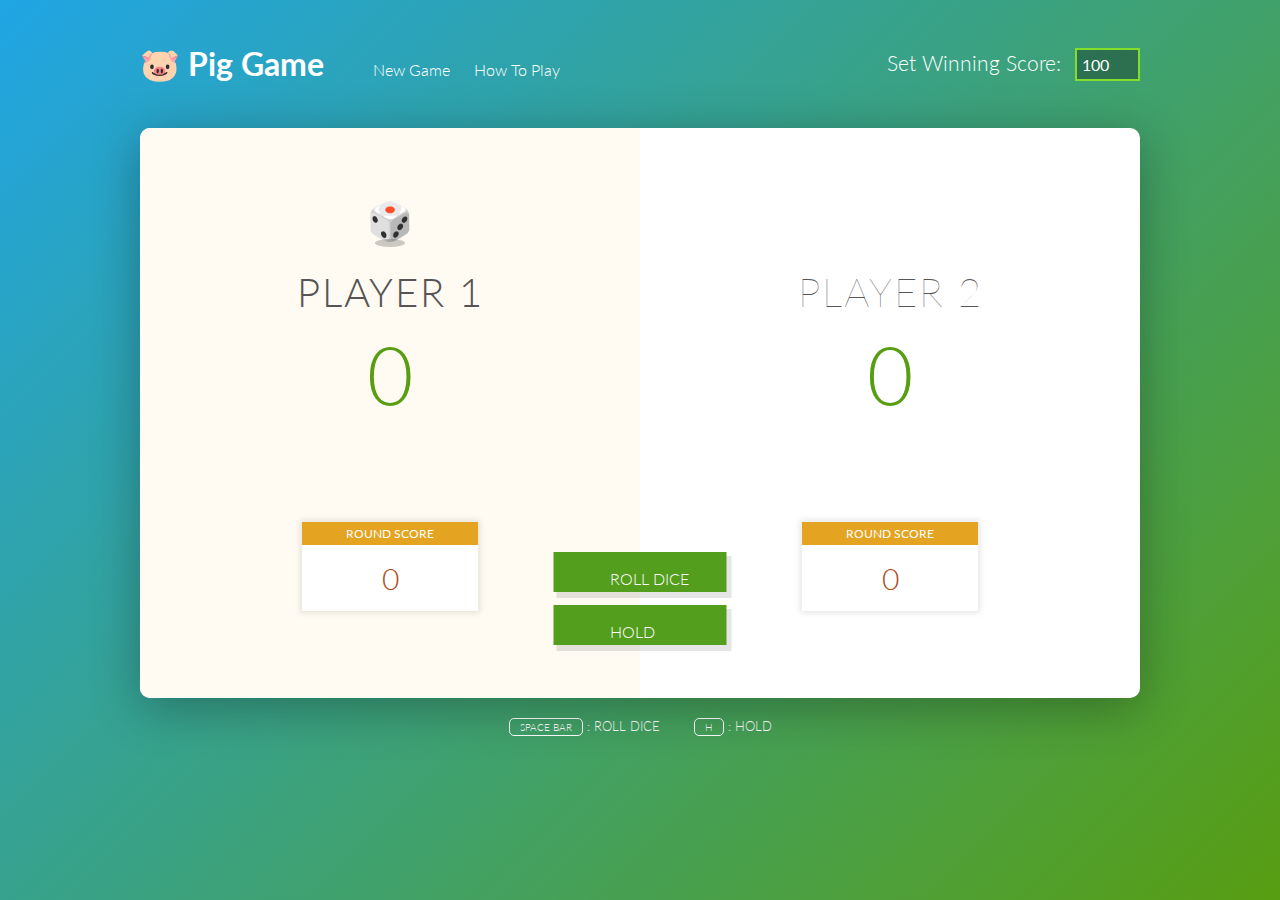
==== public/index.html @ 0306bc9d "Update directory" ====
<!DOCTYPE html>
<html lang="en">
  <head>
    <meta charset="UTF-8" />
    <meta name="viewport" content="width=device-width, initial-scale=1" />
    <link
      href="https://fonts.googleapis.com/css?family=Lato:100,300,600"
      rel="stylesheet"
      type="text/css"
    />
    <link
      href="https://code.ionicframework.com/ionicons/2.0.1/css/ionicons.min.css"
      rel="stylesheet"
      type="text/css"
    />
    <link type="text/css" rel="stylesheet" href="style.css" />
    <link rel="shortcut icon" type="image/png" href="favicon.png" />

    <title>Pig Game</title>
  </head>

  <body>
    <div class="header">
      <nav>
        <h1 class="title">🐷 Pig Game</h1>
        <ul>
          <li><a href="#" id="new-game">New Game</a></li>
          <li><a href="#how-to-play">How To Play</a></li>
        </ul>
      </nav>

      <div class="form-group">
        <label for="winning-score">Set Winning Score: </label>
        <input
          type="number"
          id="winning-score"
          value="100"
          placeholder="100"
          pattern="/^-?\d+\.?\d*$/"
          onKeyPress="if(this.value.length==3) return false;"
        />
      </div>
    </div>

    <div class="wrapper clearfix">
      <div class="player-0-panel active">
        <div class="dice-turn">
          <span class="dice-emote">🎲</span> <span class="dice-shadow"></span>
        </div>
        <div class="player-name" id="name-0">Player 1</div>
        <div class="player-score" id="score-0">43</div>
        <div class="player-current-box">
          <div class="player-current-label">Round Score</div>
          <div class="player-current-score" id="current-0">11</div>
        </div>
      </div>

      <div class="player-1-panel">
        <div class="dice-turn">
          <span class="dice-emote">🎲</span> <span class="dice-shadow"></span>
        </div>
        <div class="player-name" id="name-1">Player 2</div>
        <div class="player-score" id="score-1">72</div>
        <div class="player-current-box">
          <div class="player-current-label">Round Score</div>
          <div class="player-current-score" id="current-1">0</div>
        </div>
      </div>

      <button class="btn-roll"><i class="ion-ios-loop"></i>Roll dice</button>
      <button class="btn-hold">
        <i class="ion-ios-download-outline"></i>Hold
      </button>

      <div class="dices-container">
        <svg
          class="dice dice-1"
          data-value="1"
          width="100px"
          height="100px"
          cversion="1.1"
          xmlns="http://www.w3.org/2000/svg"
        >
          <g class="d1 dicedots">
            <circle class="mono" cx="50%" cy="50%" r="12" fill="red" />
            <!-- <circle class="mono" cx="50%" cy="50%" r="7" /> -->
          </g>
          <g class="d2 dicedots">
            <circle class="mono" cx="80%" cy="20%" r="7" />
            <circle class="mono" cx="20%" cy="80%" r="7" />
          </g>
          <g class="d3 dicedots">
            <circle class="mono" cx="80%" cy="20%" r="7" />
            <circle class="mono" cx="50%" cy="50%" r="7" />
            <circle class="mono" cx="20%" cy="80%" r="7" />
          </g>
          <g class="d4 dicedots">
            <circle class="mono" cx="20%" cy="20%" r="7" />
            <circle class="mono" cx="80%" cy="20%" r="7" />
            <circle class="mono" cx="20%" cy="80%" r="7" />
            <circle class="mono" cx="80%" cy="80%" r="7" />
          </g>
          <g class="d5 dicedots">
            <circle class="mono" cx="20%" cy="20%" r="7" />
            <circle class="mono" cx="80%" cy="20%" r="7" />
            <circle class="mono" cx="20%" cy="80%" r="7" />
            <circle class="mono" cx="80%" cy="80%" r="7" />
            <circle class="mono" cx="50%" cy="50%" r="7" />
          </g>
          <g class="d6 dicedots">
            <circle class="mono" cx="20%" cy="20%" r="7" />
            <circle class="mono" cx="80%" cy="20%" r="7" />
            <circle class="mono" cx="20%" cy="80%" r="7" />
            <circle class="mono" cx="80%" cy="80%" r="7" />
            <circle class="mono" cx="20%" cy="50%" r="7" />
            <circle class="mono" cx="80%" cy="50%" r="7" />
          </g>
        </svg>

        <svg
          class="dice dice-2"
          data-value="1"
          width="100px"
          height="100px"
          cversion="1.1"
          xmlns="http://www.w3.org/2000/svg"
        >
          <g class="d1 dicedots">
            <circle class="mono" cx="50%" cy="50%" r="12" fill="red" />
          </g>
          <g class="d2 dicedots">
            <circle class="mono" cx="80%" cy="20%" r="7" />
            <circle class="mono" cx="20%" cy="80%" r="7" />
          </g>
          <g class="d3 dicedots">
            <circle class="mono" cx="80%" cy="20%" r="7" />
            <circle class="mono" cx="50%" cy="50%" r="7" />
            <circle class="mono" cx="20%" cy="80%" r="7" />
          </g>
          <g class="d4 dicedots">
            <circle class="mono" cx="20%" cy="20%" r="7" />
            <circle class="mono" cx="80%" cy="20%" r="7" />
            <circle class="mono" cx="20%" cy="80%" r="7" />
            <circle class="mono" cx="80%" cy="80%" r="7" />
          </g>
          <g class="d5 dicedots">
            <circle class="mono" cx="20%" cy="20%" r="7" />
            <circle class="mono" cx="80%" cy="20%" r="7" />
            <circle class="mono" cx="20%" cy="80%" r="7" />
            <circle class="mono" cx="80%" cy="80%" r="7" />
            <circle class="mono" cx="50%" cy="50%" r="7" />
          </g>
          <g class="d6 dicedots">
            <circle class="mono" cx="20%" cy="20%" r="7" />
            <circle class="mono" cx="80%" cy="20%" r="7" />
            <circle class="mono" cx="20%" cy="80%" r="7" />
            <circle class="mono" cx="80%" cy="80%" r="7" />
            <circle class="mono" cx="20%" cy="50%" r="7" />
            <circle class="mono" cx="80%" cy="50%" r="7" />
          </g>
        </svg>

        <!-- <img src="dice-5.png" alt="Dice 2" class="dice-2" /> -->
      </div>

      <div class="new-game-win">
        <div class="rect rect-1"></div>
        <div class="rect rect-2"></div>
        <span>New Game</span>
      </div>
    </div>

    <div id="keybindings">
      <p>
        <span class="key-set"
          ><span class="key-command">space bar</span> : ROLL DICE</span
        >
        <span class="key-set"><span class="key-command">H</span> : HOLD</span>
      </p>
    </div>

    <a href="#_" class="lightbox-how-to-play" id="how-to-play">
      <div class="lightbox-desc">
        <h2>Game Rules</h2>
        <ul>
          <li>The game has 2 players, playing in rounds.</li>
          <li>
            In each turn, a player rolls a dice as many times as he whishes.
            Each result get added to his ROUND score.
          </li>
          <li>
            BUT, if the player rolls a 1, all his ROUND score gets lost. After
            that, it's the next player's turn.
          </li>
          <li>
            The player can choose to 'Hold', which means that his ROUND score
            gets added to his MAIN score. After that, it's the next player's
            turn.
          </li>
          <li>
            The first player to reach "Winning Score (set by default to 100)"
            points on MAIN score wins the game.
          </li>
        </ul>
      </div>
    </a>

    <script src="js/countUp.min.js"></script>
    <script src="js/app.js"></script>
  </body>
</html>
---- public/style.css ----
/**********************************************
*** GENERAL
**********************************************/

* {
  margin: 0;
  padding: 0;
  box-sizing: border-box;
  -webkit-user-select: none;
  -moz-user-select: none;
  -ms-user-select: none;
  user-select: none;
}

.clearfix:after {
  content: "";
  display: table;
  clear: both;
}

body {
  /* background: linear-gradient(
    135deg,
    rgba(88, 158, 18) 0%,
    rgba(228, 163, 32, 1) 100%
  ); */

  background: -webkit-linear-gradient(
    315deg,
    rgb(32, 165, 228) 0%,
    rgba(88, 158, 18) 100%
  );

  background: linear-gradient(
    135deg,
    rgb(32, 165, 228) 0%,
    rgba(88, 158, 18) 100%
  );

  background-size: cover;
  background-position: center;
  font-family: Lato;
  font-weight: 300;
  position: relative;
  height: 100vh;
  color: #555;
}

.header {
  -webkit-box-align: center;
  -ms-flex-align: center;
  align-items: center;
  display: -webkit-box;
  display: -ms-flexbox;
  display: flex;
  -webkit-box-pack: justify;
  -ms-flex-pack: justify;
  justify-content: space-between;
  margin: 0 auto;
  overflow: hidden;
  padding: 44px 0;
  position: relative;
  width: 90%;
  max-width: 1000px;
}

.header .form-group label {
  font-size: 1.3em;
}

.title {
  color: #fff;
  display: inline-block;
}

nav ul {
  display: inline-block;
  margin-left: 45px;
}

nav ul li {
  color: #fff;
  display: inline-block;
  list-style-type: none;
}

nav ul li:not(:last-child) {
  margin-right: 20px;
}

nav ul li a {
  color: inherit;
  text-decoration: none;
}

input {
  font-family: Lato;
}

.form-group label {
  color: #fff;
}

.form-group input {
  outline: none;
  display: inline-block;
  font-size: 1em;
  height: 33px;
  padding: 5px;
  width: 65px;
  margin-left: 8px;
  border: 2px solid #82de2b;
  color: #fff;
  background-color: rgba(0, 0, 0, 0.3);
}

.form-group input:focus {
  border: 2px solid #f6ff45;
}

.wrapper {
  border-radius: 10px;
  background-color: #fff;
  box-shadow: 0px 10px 50px rgba(0, 0, 0, 0.3);
  margin: 0 auto 0;
  overflow: hidden;
  position: relative;
  width: 90%;
  max-width: 1000px;
}

.dice-turn {
  display: none;
  text-align: center;
  position: absolute;
  width: 100%;
  left: 0;
  top: 70px;
}

.dice-emote {
  display: block;
  font-size: 2.3em;
  -webkit-transform: translatey(0px);
  transform: translatey(0px);
  -webkit-animation: float 2s ease-in-out infinite;
  animation: float 2s ease-in-out infinite;
}

.dice-shadow {
  display: inline-block;
  width: 30px;
  height: 8px;
  top: -12px;
  background-color: rgba(0, 0, 0, 0.2);
  border-radius: 50%;
  -webkit-animation: shadowfloat 2s ease-in-out infinite;
  animation: shadowfloat 2s ease-in-out infinite;
  position: relative;
}

.player-0-panel,
.player-1-panel {
  float: left;
  height: 570px;
  padding: 120px 30px 0;
  width: 50%;
  position: relative;
}

@-webkit-keyframes float {
  0% {
    -webkit-transform: translatey(0px);
    transform: translatey(0px);
  }
  50% {
    -webkit-transform: translatey(-20px);
    transform: translatey(-20px);
  }
  100% {
    -webkit-transform: translatey(0px);
    transform: translatey(0px);
  }
}

@keyframes float {
  0% {
    -webkit-transform: translatey(0px);
    transform: translatey(0px);
  }
  50% {
    -webkit-transform: translatey(-20px);
    transform: translatey(-20px);
  }
  100% {
    -webkit-transform: translatey(0px);
    transform: translatey(0px);
  }
}

@-webkit-keyframes shadowfloat {
  0% {
    width: 30px;
    height: 8px;
  }
  50% {
    width: 20px;
    height: 6px;
  }
  100% {
    width: 30px;
    height: 8px;
  }
}

@keyframes shadowfloat {
  0% {
    width: 30px;
    height: 8px;
  }
  50% {
    width: 20px;
    height: 6px;
  }
  100% {
    width: 30px;
    height: 8px;
  }
}

/**********************************************
*** PLAYERS
**********************************************/

.player-name {
  font-size: 40px;
  text-align: center;
  text-transform: uppercase;
  letter-spacing: 2px;
  font-weight: 100;
  margin-top: 20px;
  margin-bottom: 10px;
  position: relative;
}

/* .player-name::after {
  content: "🎲";
  font-size: 35px;
  position: absolute;
  color: #eb4d4d;
  top: -60px;
  left: 50%;
  transition: transform 0.2s ease-in-out;
  transform: translateX(-50%) scale(0);
  transform-origin: center;
} */

.player-score {
  text-align: center;
  font-size: 80px;
  /* font-weight: 100; */
  color: #589e12;
  margin-bottom: 100px;
}

.active {
  background-color: #fffbf3;
}
.active .player-name {
  font-weight: 300;
}

.active .player-name:after {
  -webkit-transform: translateX(-50%) scale(1);
  transform: translateX(-50%) scale(1);
}

.active .dice-turn {
  display: block;
}

.player-current-box {
  background-color: #fff;
  color: #ae4918;
  width: 40%;
  min-width: 110px;
  margin: 0 auto;
  text-align: center;
  /* box-shadow: 4px 5px 0px 1px rgba(0, 0, 0, 0.1); */
  box-shadow: 0px 0px 6px 2px rgba(0, 0, 0, 0.1);
  /* border-radius: 4px; */
  overflow: hidden;
}

.player-current-label {
  background: #e4a320;
  text-transform: uppercase;
  margin-bottom: 0;
  font-size: 12px;
  color: #fff;
  padding: 4px;
  font-weight: normal;
}

.player-current-score {
  font-size: 30px;
  padding: 15px 0;
}

button {
  text-align: left;
  position: absolute;
  width: 173px;
  left: 50%;
  -webkit-transform: translateX(-50%);
  transform: translateX(-50%);
  color: #fff;
  background: #549e1d;
  border: none;
  padding: 3px 0;
  font-family: Lato;
  font-size: 16px;
  text-transform: uppercase;
  cursor: pointer;
  font-weight: 300;
  -webkit-transition: all 0.3s;
  transition: all 0.3s;
  box-shadow: 4px 5px 0px 1px rgba(0, 0, 0, 0.1);
}

/* 
button:hover {
  font-weight: 600;
}
*/
button:hover {
  box-shadow: 0px 0px 0px 0px rgba(0, 0, 0, 0);
  margin-top: 2px;
  margin-left: 2px;
}

button:focus {
  outline: none;
}

i {
  color: #fff;
  display: inline-block;
  margin-right: 10px;
  font-size: 24px;
  line-height: 1;
  vertical-align: sub;
  /* background: #fff; */
  height: 34px;
  width: 43px;
  text-align: center;
  padding-top: 5px;
  margin-left: 3px;
}

.btn-new {
  top: 25px;
}

.btn-roll {
  top: 424px;
}

.btn-roll.disable {
  pointer-events: none;
}

.btn-hold {
  top: 477px;
}

.dices-container {
  position: absolute;
  left: 50%;
  -webkit-transform: translateX(-50%);
  transform: translateX(-50%);
  width: 100px;
  top: 60px;
}

.dice {
  background-color: #fff;
  height: 100px;
  box-shadow: 0px 10px 60px rgba(0, 0, 0, 0.1);
  border-radius: 10px;
  -webkit-transform-origin: center;
  transform-origin: center;
  -webkit-transition: all 0.8s cubic-bezier(0, 0, 0, 0.99);
  transition: all 0.8s cubic-bezier(0, 0, 0, 0.99);
  margin: 40px 0 0;
}

.dice-1 {
  top: 128px;
}

.dice-2 {
  top: 248px;
}

.dicedots {
  display: none;
}

.dice-1[data-value="1"] .d1,
.dice-1[data-value="2"] .d2,
.dice-1[data-value="3"] .d3,
.dice-1[data-value="4"] .d4,
.dice-1[data-value="5"] .d5,
.dice-1[data-value="6"] .d6,
.dice-2[data-value="1"] .d1,
.dice-2[data-value="2"] .d2,
.dice-2[data-value="3"] .d3,
.dice-2[data-value="4"] .d4,
.dice-2[data-value="5"] .d5,
.dice-2[data-value="6"] .d6 {
  display: block;
}

.winner {
  background-color: #f7f7f7;
}

.winner .player-name {
  font-weight: 300;
  color: #eb4d4d;
}

.winner .player-name:after {
  content: "🎉";
  -webkit-transform: translateX(-50%);
  transform: translateX(-50%);
  position: absolute;
  left: 50%;
  top: -70px;
}

.new-game-win {
  /* display: none; */
  display: block;
  height: 100px;
  width: 100px;
  position: absolute;
  left: 50%;
  top: 120px;
  -webkit-transform: translateX(-50%) scale(1);
  transform: translateX(-50%) scale(1);
  transition: all 0.25s ease-out;
}

.new-game-win:hover {
  cursor: pointer;
  transform: translateX(-50%) scale(1.25);
}

.new-game-win:hover .rect {
  border-radius: 20px;
  animation-play-state: running;
}

/* .new-game-win:hover .rect-1 { */
/* animation: spin 2s linear infinite; */
/* } */

/* .new-game-win:hover .rect-2 { */
/* animation: spin 2s linear infinite reverse; */
/* } */

.new-game-win .rect {
  animation-play-state: paused;
  border-radius: 5px;
  display: block;
  height: 80px;
  width: 80px;
  transform-origin: center;
  left: 10px;
  top: 0px;
  position: absolute;
  transition: all 0.1s ease-out;
}

.rect-1 {
  background-color: rgba(84, 158, 29, 0.5);
  animation: spin 3s linear infinite;
}

.rect-2 {
  background-color: rgba(228, 163, 32, 0.8);
  animation: spin 3s linear infinite reverse;
}

.new-game-win span {
  color: #fff;
  padding: 19px;
  display: block;
  position: absolute;
  text-align: center;
}

@-moz-keyframes spin {
  100% {
    -moz-transform: rotate(360deg);
  }
}

@-webkit-keyframes spin {
  100% {
    -webkit-transform: rotate(360deg);
  }
}

@keyframes spin {
  100% {
    -webkit-transform: rotate(360deg);
    transform: rotate(360deg);
  }
}

#keybindings {
  text-align: center;
  padding-top: 20px;
  font-size: 0.8em;
}

#keybindings .key-command {
  text-transform: uppercase;
  font-size: 0.8em;
  border-radius: 5px;
  border: 1px solid #fff;
  padding: 2px 10px;
}

#keybindings .key-set:not(:last-child) {
  margin-right: 30px;
}

#keybindings .key-set {
  color: #fff;
}

.lightbox-how-to-play {
  position: fixed;
  left: 0;
  top: 0;
  height: 100vh;
  width: 100vw;
  background: rgba(0, 0, 0, 0.2);
  display: none;
  justify-content: center;
  align-items: flex-start;
  text-decoration: none;
  color: inherit;
}

.lightbox-how-to-play .lightbox-desc {
  background: #fff;
  border: 5px solid #000;
  padding: 40px 35px;
  margin-top: 100px;
  width: 55%;
  max-width: 1055px;
}

.lightbox-how-to-play .lightbox-desc ul {
  padding-left: 20px;
  margin-top: 20px;
  line-height: 1.7em;
  font-weight: 600;
}

.lightbox-how-to-play .lightbox-desc ul li {
  margin-bottom: 15px;
}

.lightbox-how-to-play:target {
  display: flex;
}
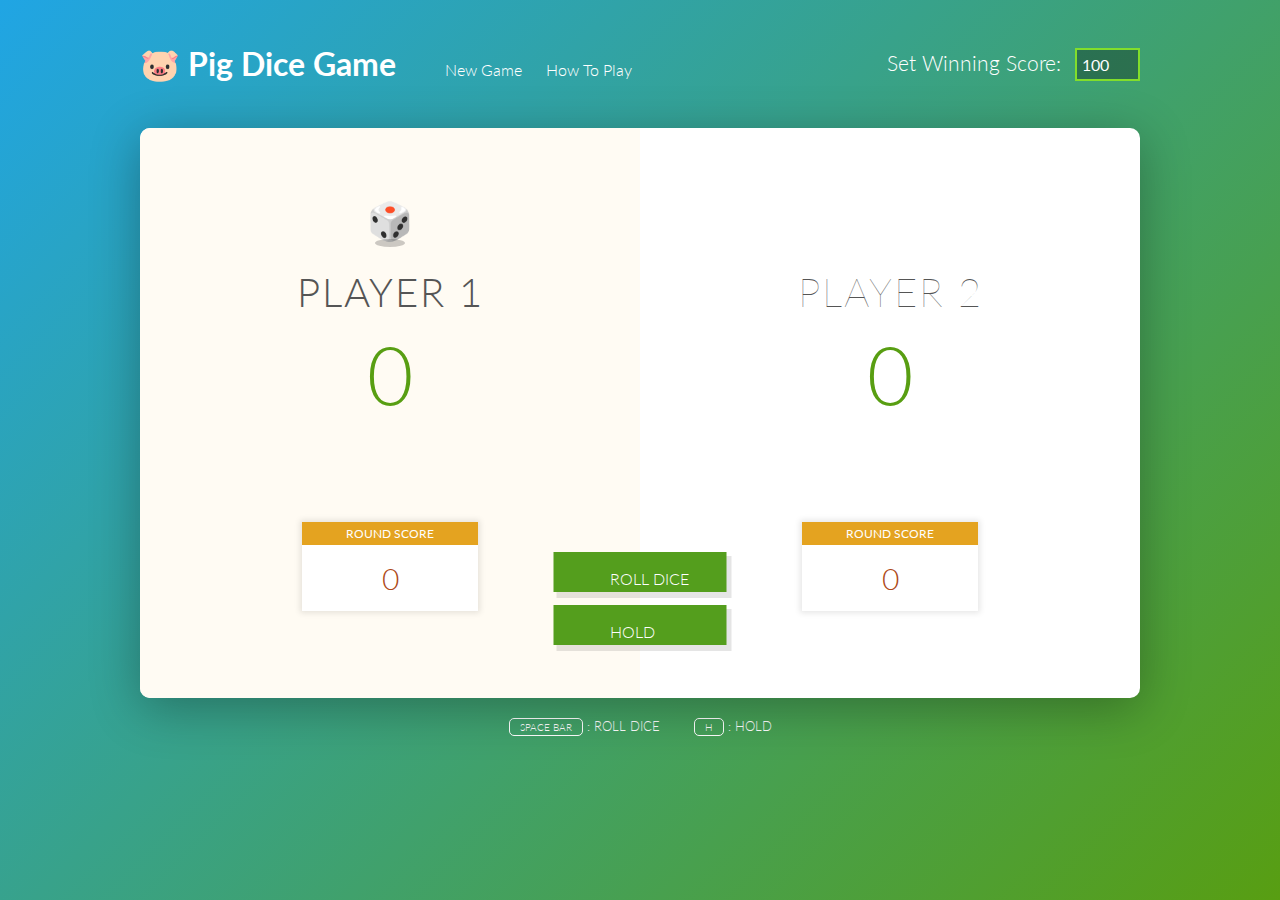
==== commit 689e4c6b: "Update page title" ====
--- a/public/index.html
+++ b/public/index.html
@@ -16,13 +16,13 @@
     <link type="text/css" rel="stylesheet" href="style.css" />
     <link rel="shortcut icon" type="image/png" href="favicon.png" />
 
-    <title>Pig Game</title>
+    <title>Pig Dice Game</title>
   </head>
 
   <body>
     <div class="header">
       <nav>
-        <h1 class="title">🐷 Pig Game</h1>
+        <h1 class="title">🐷 Pig Dice Game</h1>
         <ul>
           <li><a href="#" id="new-game">New Game</a></li>
           <li><a href="#how-to-play">How To Play</a></li>
